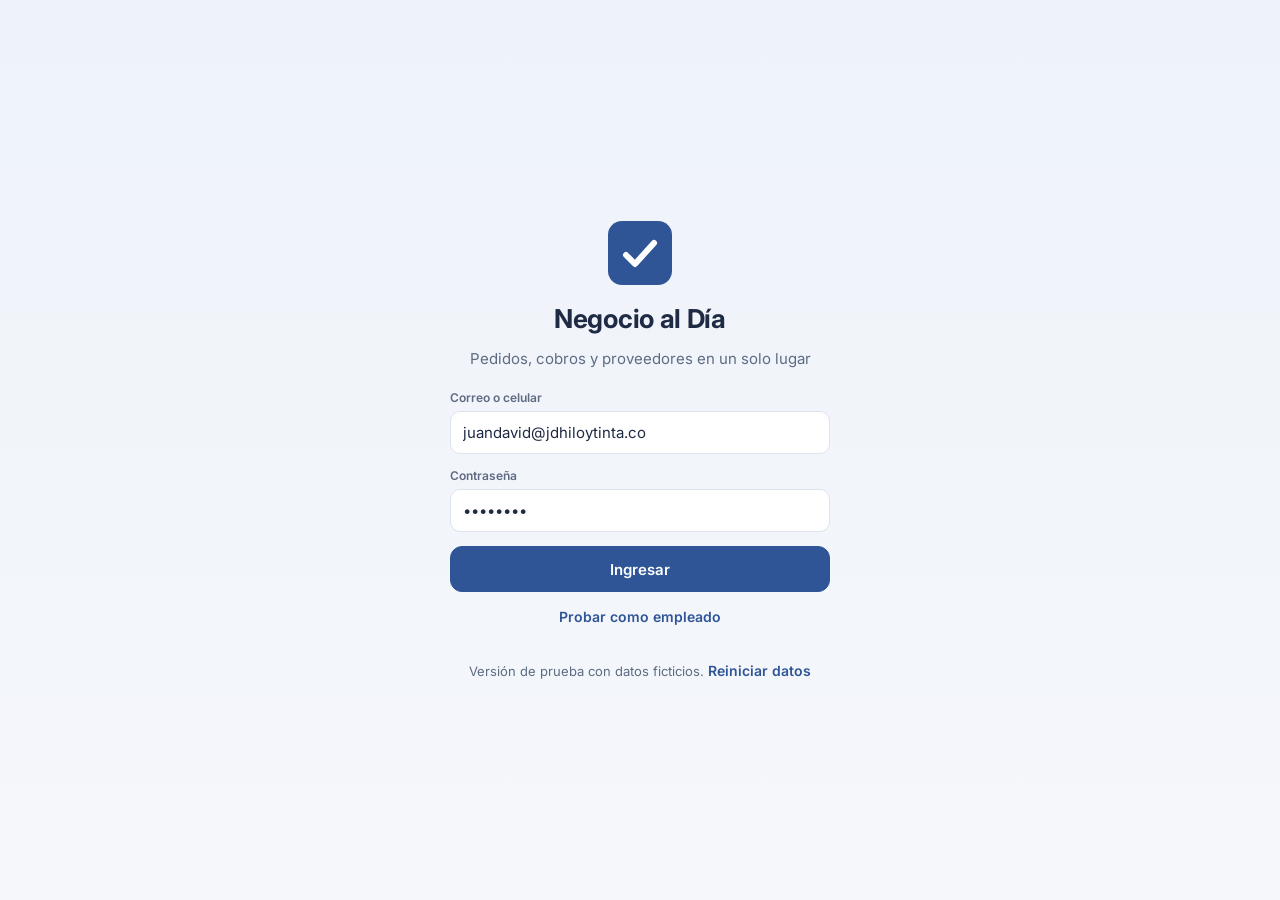
==== index.html @ 631ade38 "Negocio al Día: versión de prueba (alta fidelidad)" ====
<!doctype html>
<html lang="es">
  <head>
    <meta charset="UTF-8" />
    <link rel="icon" type="image/svg+xml" href="./icono.svg" />
    <meta name="viewport" content="width=device-width, initial-scale=1.0, viewport-fit=cover" />
    <meta name="theme-color" content="#2F5597" />
    <link rel="manifest" href="./manifest.webmanifest" />
    <link rel="preconnect" href="https://fonts.googleapis.com" />
    <link rel="preconnect" href="https://fonts.gstatic.com" crossorigin />
    <link href="https://fonts.googleapis.com/css2?family=Inter:wght@400;500;600;700&display=swap" rel="stylesheet" />
    <title>Negocio al Día</title>
    <script type="module" crossorigin src="./assets/index-C2MsLpwd.js"></script>
    <link rel="stylesheet" crossorigin href="./assets/index-B8fayEB6.css">
  </head>
  <body>
    <div id="app"></div>
  </body>
</html>
---- assets/index-B8fayEB6.css ----
:root{--azul: #2F5597;--azul-osc: #223f72;--azul-claro: #DCE6F2;--azul-suave: #EEF3FA;--fondo: #F5F7FB;--tarjeta: #FFFFFF;--texto: #1F2A44;--suave: #5E6B82;--borde: #DDE3EC;--rojo: #C0392B;--rojo-claro: #FBEAE8;--amarillo: #B7791F;--amarillo-claro: #FDF3E1;--verde: #2E7D4F;--verde-claro: #E6F4EC;--radio: 14px;--sombra: 0 1px 2px rgba(31, 42, 68, .06), 0 2px 8px rgba(31, 42, 68, .05)}*{box-sizing:border-box}html,body{margin:0;background:var(--fondo);color:var(--texto);font-family:Inter,system-ui,Arial,sans-serif;font-size:15px;-webkit-font-smoothing:antialiased}button,input,select,textarea{font:inherit;color:inherit}a{color:inherit;text-decoration:none}h1{font-size:26px;margin:0;letter-spacing:-.3px}h2{font-size:16px;margin:22px 0 10px}.suave{color:var(--suave)}.peq{font-size:13px}.negrita{font-weight:700}.derecha{text-align:right}.fila{display:flex;align-items:center;gap:10px}.entre{display:flex;align-items:center;justify-content:space-between;gap:10px}.columna{display:flex;flex-direction:column;gap:10px}.crece{flex:1;min-width:0}.app{min-height:100vh}.contenido{padding:16px 16px 96px;max-width:760px;margin:0 auto}.encabezado{display:flex;align-items:flex-start;justify-content:space-between;gap:12px;margin:6px 0 16px}.encabezado .negocio{font-size:12px;font-weight:600;color:var(--suave);margin-bottom:4px}.avatar{width:36px;height:36px;border-radius:50%;background:var(--azul-claro);color:var(--azul);display:grid;place-items:center;font-weight:700;font-size:13px;border:none;cursor:pointer;flex:none}.atras{width:38px;height:38px;border-radius:50%;border:1px solid var(--borde);background:var(--tarjeta);display:grid;place-items:center;cursor:pointer;flex:none}.menu-inferior{position:fixed;bottom:0;left:0;right:0;background:var(--tarjeta);border-top:1px solid var(--borde);display:flex;padding-bottom:env(safe-area-inset-bottom);z-index:20}.menu-inferior a{flex:1;display:flex;flex-direction:column;align-items:center;gap:3px;padding:9px 0 10px;font-size:11px;color:var(--suave);font-weight:500}.menu-inferior a.router-link-active{color:var(--azul);font-weight:700}.menu-lateral{display:none}@media(min-width:900px){.menu-inferior{display:none}.menu-lateral{display:flex;flex-direction:column;position:fixed;top:0;bottom:0;left:0;width:240px;background:var(--tarjeta);border-right:1px solid var(--borde);padding:22px 14px;gap:4px;z-index:20}.menu-lateral .marca{display:flex;align-items:center;gap:10px;padding:0 8px 18px}.menu-lateral .marca img{width:32px;height:32px}.menu-lateral a{display:flex;align-items:center;gap:10px;padding:10px 12px;border-radius:10px;color:var(--suave);font-weight:500}.menu-lateral a.router-link-active{background:var(--azul-suave);color:var(--azul);font-weight:700}.menu-lateral .pie{margin-top:auto;padding:0 8px}.con-menu .contenido{margin-left:240px;max-width:1100px;padding:28px 40px 40px}.dos-col{display:grid;grid-template-columns:1.15fr 1fr;gap:24px;align-items:start}.tres-col{display:grid;grid-template-columns:repeat(3,1fr);gap:18px;align-items:start}}.tarjeta{background:var(--tarjeta);border:1px solid var(--borde);border-radius:var(--radio);padding:14px 16px;box-shadow:var(--sombra)}.tarjeta.click{cursor:pointer;transition:border-color .15s,transform .05s}.tarjeta.click:hover{border-color:#b9c6dc}.tarjeta.click:active{transform:scale(.995)}.lista{display:flex;flex-direction:column;gap:10px}.resumenes{display:grid;grid-template-columns:repeat(3,1fr);gap:8px}.resumen{background:var(--tarjeta);border:1px solid var(--borde);border-radius:var(--radio);padding:12px;cursor:pointer}.resumen .cifra{font-size:20px;font-weight:700}.resumen .eti{font-size:12px;color:var(--suave);margin-top:2px}.resumen.alerta{border-color:var(--rojo);background:var(--rojo-claro)}.resumen.alerta .cifra{color:var(--rojo)}.pedido{display:flex;gap:12px;position:relative;overflow:hidden}.pedido .franja{position:absolute;left:0;top:0;bottom:0;width:5px}.pedido.vencido{border-color:#e9b6af}.pedido.vencido .franja{background:var(--rojo)}.pedido.pronto .franja{background:var(--amarillo)}.pedido .titulo{font-weight:600}.etiqueta{display:inline-block;font-size:12px;font-weight:600;padding:3px 10px;border-radius:99px;background:var(--azul-suave);color:var(--azul);white-space:nowrap}.etiqueta.rojo{background:var(--rojo-claro);color:var(--rojo)}.etiqueta.amarillo{background:var(--amarillo-claro);color:var(--amarillo)}.etiqueta.verde{background:var(--verde-claro);color:var(--verde)}.etiqueta.gris{background:#eef0f4;color:var(--suave)}.btn{display:inline-flex;align-items:center;justify-content:center;gap:8px;border-radius:12px;padding:12px 16px;font-weight:600;border:1.5px solid var(--azul);background:var(--azul);color:#fff;cursor:pointer;min-height:46px}.btn:hover{background:var(--azul-osc)}.btn.sec{background:var(--tarjeta);color:var(--azul)}.btn.sec:hover{background:var(--azul-suave)}.btn.peligro{background:var(--tarjeta);color:var(--rojo);border-color:#e9b6af}.btn.bloque{width:100%}.btn.chico{min-height:36px;padding:7px 12px;font-size:14px}.btn:disabled{opacity:.5;cursor:not-allowed}.enlace{color:var(--azul);font-weight:600;cursor:pointer;background:none;border:none;padding:0;font-size:14px}.campo{display:flex;flex-direction:column;gap:6px}.campo label{font-size:12px;font-weight:600;color:var(--suave)}.campo input,.campo select,.campo textarea{border:1px solid var(--borde);background:var(--tarjeta);border-radius:10px;padding:11px 12px;outline:none;width:100%}.campo textarea{resize:vertical;min-height:70px}.campo input:focus,.campo select:focus,.campo textarea:focus{border-color:var(--azul);box-shadow:0 0 0 3px var(--azul-claro)}.buscador{border:none;background:#e9edf4;border-radius:22px;padding:12px 16px;width:100%;outline:none}.buscador:focus{box-shadow:0 0 0 3px var(--azul-claro);background:#fff}.filas .f{display:flex;justify-content:space-between;gap:10px;padding:6px 0;font-size:14px}.filas .f.total{font-weight:700;font-size:16px;border-top:1px solid var(--borde);margin-top:6px;padding-top:10px}.privado{background:var(--azul-suave);border-color:#cfdcef}.etapas{display:flex;align-items:flex-start;position:relative;margin:6px 0 4px}.etapas .linea{position:absolute;top:11px;left:12%;right:12%;height:3px;background:var(--borde)}.etapas .linea .hecho{height:100%;background:var(--azul)}.etapas .paso{flex:1;display:flex;flex-direction:column;align-items:center;gap:6px;font-size:12px;color:var(--suave);position:relative}.etapas .punto{width:24px;height:24px;border-radius:50%;background:var(--tarjeta);border:2px solid var(--borde);display:grid;place-items:center;color:#fff}.etapas .paso.hecho .punto{background:var(--azul);border-color:var(--azul)}.etapas .paso.actual .punto{border:3px solid var(--azul)}.etapas .paso.actual,.etapas .paso.hecho{color:var(--texto);font-weight:600}.pestanas{display:flex;gap:6px;overflow-x:auto;padding-bottom:4px;scrollbar-width:none}.pestanas button{border:1px solid var(--borde);background:var(--tarjeta);border-radius:99px;padding:8px 14px;font-weight:600;font-size:13px;cursor:pointer;white-space:nowrap}.pestanas button.activa{background:var(--azul);border-color:var(--azul);color:#fff}.nota{background:var(--azul-suave);border-radius:12px;padding:10px 12px}.nota .de{font-size:11px;font-weight:700;color:var(--azul);text-transform:uppercase;letter-spacing:.4px}.referencia{width:110px;height:80px;border-radius:10px;background:linear-gradient(135deg,#dce6f2,#b9cbe6);display:grid;place-items:center;color:var(--azul);flex:none;cursor:pointer}.velo{position:fixed;top:0;right:0;bottom:0;left:0;background:#141c2d73;display:flex;align-items:flex-end;justify-content:center;z-index:50}.modal{background:var(--tarjeta);width:100%;max-width:520px;border-radius:18px 18px 0 0;padding:20px 18px calc(18px + env(safe-area-inset-bottom));max-height:88vh;overflow:auto}@media(min-width:640px){.velo{align-items:center}.modal{border-radius:18px}}.modal h3{margin:0 0 14px;font-size:18px}.aviso{position:fixed;left:50%;transform:translate(-50%);bottom:92px;background:#1f2a44;color:#fff;padding:12px 18px;border-radius:12px;font-weight:500;z-index:60;display:flex;gap:8px;align-items:center;box-shadow:0 6px 20px #0003;max-width:92vw}@media(min-width:900px){.aviso{bottom:28px}}.documento{background:#fff;border:1px solid var(--borde);border-radius:8px;padding:22px;box-shadow:var(--sombra)}.documento .cab{display:flex;justify-content:space-between;gap:12px;border-bottom:2px solid var(--azul);padding-bottom:14px;margin-bottom:14px}.documento .logo{width:54px;height:54px;border-radius:12px;background:var(--azul);color:#fff;display:grid;place-items:center;font-weight:700;font-size:18px;flex:none}.documento table{width:100%;border-collapse:collapse;font-size:14px}.documento th{text-align:left;font-size:12px;color:var(--suave);background:var(--azul-suave);padding:8px}.documento td{padding:9px 8px;border-bottom:1px solid var(--borde);vertical-align:top}@media print{body *{visibility:hidden}.documento,.documento *{visibility:visible}.documento{position:absolute;left:0;top:0;width:100%;border:none;box-shadow:none}}.fade-enter-active[data-v-8e312165],.fade-leave-active[data-v-8e312165]{transition:opacity .2s,transform .2s}.fade-enter-from[data-v-8e312165],.fade-leave-to[data-v-8e312165]{opacity:0;transform:translate(-50%,10px)}
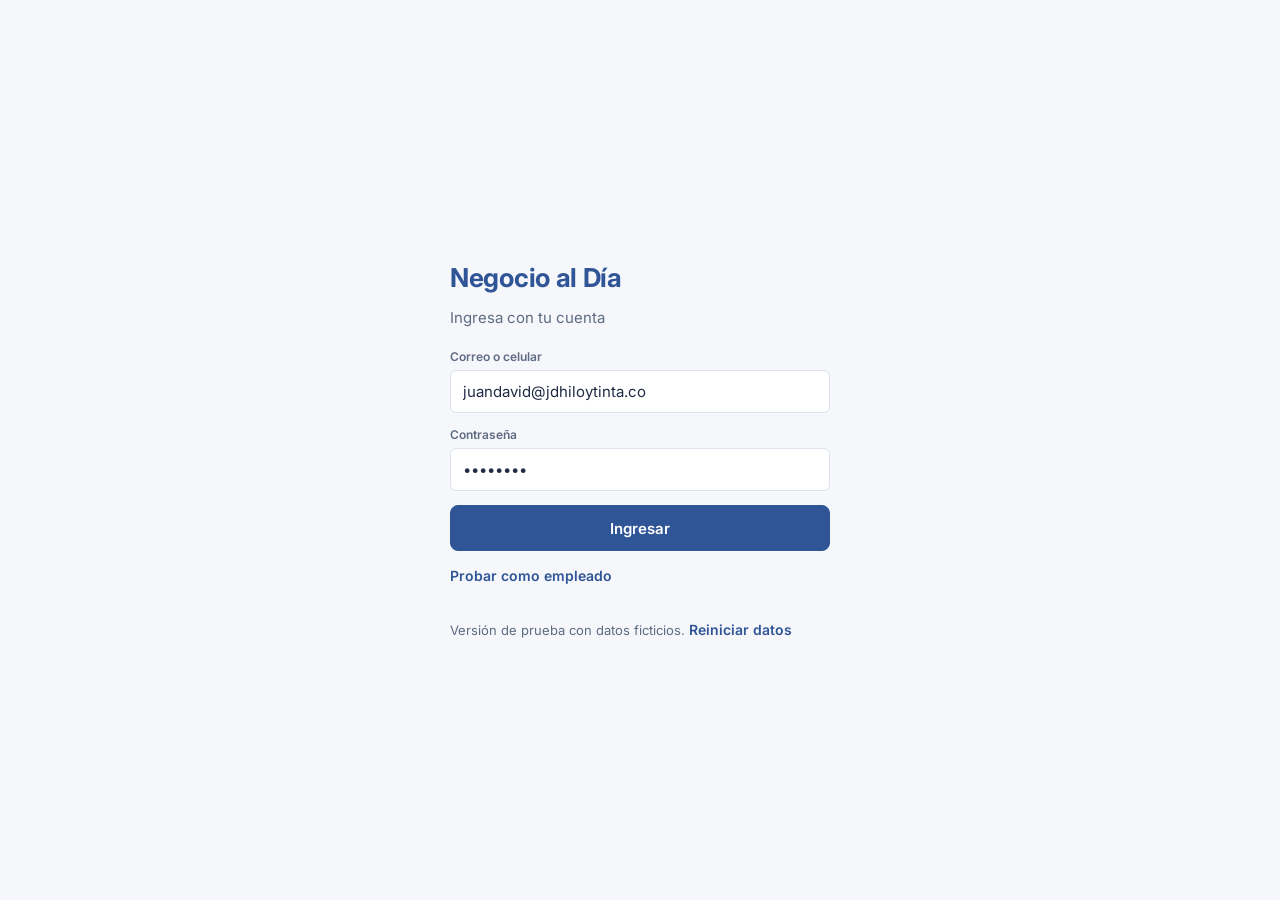
==== commit 029ca837: "Actualiza la versión de prueba" ====
--- a/index.html
+++ b/index.html
@@ -10,8 +10,8 @@
     <link rel="preconnect" href="https://fonts.gstatic.com" crossorigin />
     <link href="https://fonts.googleapis.com/css2?family=Inter:wght@400;500;600;700&display=swap" rel="stylesheet" />
     <title>Negocio al Día</title>
-    <script type="module" crossorigin src="./assets/index-C2MsLpwd.js"></script>
-    <link rel="stylesheet" crossorigin href="./assets/index-B8fayEB6.css">
+    <script type="module" crossorigin src="./assets/index-DYMTGj2q.js"></script>
+    <link rel="stylesheet" crossorigin href="./assets/index-CMTGgOfw.css">
   </head>
   <body>
     <div id="app"></div>
--- a/assets/index-CMTGgOfw.css
+++ b/assets/index-CMTGgOfw.css
@@ -0,0 +1 @@
+:root{--azul: #2F5597;--azul-osc: #223f72;--azul-claro: #DCE6F2;--azul-suave: #EEF3FA;--fondo: #F5F7FB;--tarjeta: #FFFFFF;--texto: #1F2A44;--suave: #5E6B82;--borde: #DDE3EC;--rojo: #C0392B;--rojo-claro: #FBEAE8;--amarillo: #B7791F;--amarillo-claro: #FDF3E1;--verde: #2E7D4F;--verde-claro: #E6F4EC;--radio: 8px;--sombra: none}*{box-sizing:border-box}html,body{margin:0;background:var(--fondo);color:var(--texto);font-family:Inter,system-ui,Arial,sans-serif;font-size:15px;-webkit-font-smoothing:antialiased}button,input,select,textarea{font:inherit;color:inherit}a{color:inherit;text-decoration:none}h1{font-size:26px;margin:0;letter-spacing:-.3px}h2{font-size:16px;margin:22px 0 10px}.suave{color:var(--suave)}.peq{font-size:13px}.negrita{font-weight:700}.derecha{text-align:right}.fila{display:flex;align-items:center;gap:10px}.entre{display:flex;align-items:center;justify-content:space-between;gap:10px}.columna{display:flex;flex-direction:column;gap:10px}.crece{flex:1;min-width:0}.app{min-height:100vh}.contenido{padding:16px 16px 96px;max-width:760px;margin:0 auto}.encabezado{display:flex;align-items:flex-start;justify-content:space-between;gap:12px;margin:6px 0 16px}.encabezado .negocio{font-size:12px;font-weight:600;color:var(--suave);margin-bottom:4px}.avatar{width:36px;height:36px;border-radius:50%;background:#e9edf4;color:var(--texto);display:grid;place-items:center;font-weight:700;font-size:13px;border:none;cursor:pointer;flex:none}.atras{width:38px;height:38px;border-radius:50%;border:1px solid var(--borde);background:var(--tarjeta);display:grid;place-items:center;cursor:pointer;flex:none}.menu-inferior{position:fixed;bottom:0;left:0;right:0;background:var(--tarjeta);border-top:1px solid var(--borde);display:flex;padding-bottom:env(safe-area-inset-bottom);z-index:20}.menu-inferior a{flex:1;display:flex;flex-direction:column;align-items:center;gap:3px;padding:9px 0 10px;font-size:11px;color:var(--suave);font-weight:500}.menu-inferior a.router-link-active{color:var(--azul);font-weight:700}.menu-lateral{display:none}@media(min-width:900px){.menu-inferior{display:none}.menu-lateral{display:flex;flex-direction:column;position:fixed;top:0;bottom:0;left:0;width:240px;background:var(--tarjeta);border-right:1px solid var(--borde);padding:22px 14px;gap:4px;z-index:20}.menu-lateral .marca{padding:0 12px 20px}.menu-lateral .marca .producto{font-size:18px;font-weight:700;letter-spacing:-.3px;color:var(--azul);margin-bottom:10px}.menu-lateral a{display:flex;align-items:center;gap:10px;padding:10px 12px;border-radius:10px;color:var(--suave);font-weight:500}.menu-lateral a.router-link-active{background:#edf0f5;color:var(--texto);font-weight:600}.menu-lateral .pie{margin-top:auto;padding:0 8px}.con-menu .contenido{margin-left:240px;max-width:1100px;padding:28px 40px 40px}.dos-col{display:grid;grid-template-columns:1.15fr 1fr;gap:24px;align-items:start}.tres-col{display:grid;grid-template-columns:repeat(3,1fr);gap:18px;align-items:start}}.tarjeta{background:var(--tarjeta);border:1px solid var(--borde);border-radius:var(--radio);padding:14px 16px}.tarjeta.click{cursor:pointer;transition:border-color .15s,transform .05s}.tarjeta.click:hover{background:#fafbfd}.tarjeta.click:active{transform:scale(.995)}.lista{display:flex;flex-direction:column;gap:10px}.resumenes{display:grid;grid-template-columns:repeat(3,1fr);gap:8px}.resumen{background:var(--tarjeta);border:1px solid var(--borde);border-radius:var(--radio);padding:12px;cursor:pointer}.resumen .cifra{font-size:20px;font-weight:700}.resumen .eti{font-size:12px;color:var(--suave);margin-top:2px}.resumen.alerta .cifra{color:var(--rojo)}.pedido{display:flex;gap:12px;position:relative;overflow:hidden}.punto-estado{display:inline-block;width:8px;height:8px;border-radius:50%;margin-right:6px;vertical-align:1px}.punto-estado.rojo{background:var(--rojo)}.punto-estado.amarillo{background:var(--amarillo)}.pedido .titulo{font-weight:600}.etiqueta{display:inline-block;font-size:13px;font-weight:500;color:var(--suave);white-space:nowrap}.etiqueta.rojo{color:var(--rojo);font-weight:600}.etiqueta.amarillo{color:var(--amarillo);font-weight:600}.etiqueta.verde,.etiqueta.gris{color:var(--suave)}.btn{display:inline-flex;align-items:center;justify-content:center;gap:8px;border-radius:var(--radio);padding:12px 16px;font-weight:600;border:1.5px solid var(--azul);background:var(--azul);color:#fff;cursor:pointer;min-height:46px}.btn:hover{background:var(--azul-osc)}.btn.sec{background:var(--tarjeta);color:var(--azul)}.btn.sec:hover{background:var(--azul-suave)}.btn.peligro{background:var(--tarjeta);color:var(--rojo);border-color:#e9b6af}.btn.bloque{width:100%}.btn.chico{min-height:36px;padding:7px 12px;font-size:14px}.btn:disabled{opacity:.5;cursor:not-allowed}.enlace{color:var(--azul);font-weight:600;cursor:pointer;background:none;border:none;padding:0;font-size:14px}.campo{display:flex;flex-direction:column;gap:6px}.campo label{font-size:12px;font-weight:600;color:var(--suave)}.campo input,.campo select,.campo textarea{border:1px solid var(--borde);background:var(--tarjeta);border-radius:6px;padding:11px 12px;outline:none;width:100%}.campo textarea{resize:vertical;min-height:70px}.campo input:focus,.campo select:focus,.campo textarea:focus{border-color:var(--azul);box-shadow:0 0 0 3px var(--azul-claro)}.buscador{border:1px solid var(--borde);background:var(--tarjeta);border-radius:6px;padding:12px 16px;width:100%;outline:none}.buscador:focus{border-color:var(--azul);box-shadow:0 0 0 3px var(--azul-claro)}.filas .f{display:flex;justify-content:space-between;gap:10px;padding:6px 0;font-size:14px}.filas .f.total{font-weight:700;font-size:16px;border-top:1px solid var(--borde);margin-top:6px;padding-top:10px}.privado{background:var(--azul-suave);border-color:#cfdcef}.etapas{display:flex;align-items:flex-start;position:relative;margin:6px 0 4px}.etapas .linea{position:absolute;top:11px;left:12%;right:12%;height:3px;background:var(--borde)}.etapas .linea .hecho{height:100%;background:var(--azul)}.etapas .paso{flex:1;display:flex;flex-direction:column;align-items:center;gap:6px;font-size:12px;color:var(--suave);position:relative}.etapas .punto{width:24px;height:24px;border-radius:50%;background:var(--tarjeta);border:2px solid var(--borde);display:grid;place-items:center;color:#fff}.etapas .paso.hecho .punto{background:var(--azul);border-color:var(--azul)}.etapas .paso.actual .punto{border:3px solid var(--azul)}.etapas .paso.actual,.etapas .paso.hecho{color:var(--texto);font-weight:600}.pestanas{display:flex;gap:4px;overflow-x:auto;border-bottom:1px solid var(--borde);scrollbar-width:none}.pestanas button{border:none;border-bottom:2px solid transparent;background:none;padding:10px 12px;font-weight:500;font-size:14px;color:var(--suave);cursor:pointer;white-space:nowrap;margin-bottom:-1px}.pestanas button.activa{color:var(--texto);font-weight:600;border-bottom-color:var(--azul)}.nota{background:#f1f3f7;border-radius:6px;padding:10px 12px}.nota .de{font-size:12px;font-weight:500;color:var(--suave)}.referencia{width:110px;height:80px;border-radius:6px;background:#e4eaf3;display:grid;place-items:center;color:var(--azul);flex:none;cursor:pointer}.velo{position:fixed;top:0;right:0;bottom:0;left:0;background:#141c2d73;display:flex;align-items:flex-end;justify-content:center;z-index:50}.modal{background:var(--tarjeta);width:100%;max-width:520px;border-radius:12px 12px 0 0;padding:20px 18px calc(18px + env(safe-area-inset-bottom));max-height:88vh;overflow:auto}@media(min-width:640px){.velo{align-items:center}.modal{border-radius:12px}}.modal h3{margin:0 0 14px;font-size:18px}.aviso{position:fixed;left:50%;transform:translate(-50%);bottom:92px;background:#1f2a44;color:#fff;padding:12px 18px;border-radius:8px;font-weight:500;z-index:60;display:flex;gap:8px;align-items:center;box-shadow:0 6px 20px #0003;max-width:92vw}@media(min-width:900px){.aviso{bottom:28px}}.documento{background:#fff;border:1px solid var(--borde);border-radius:8px;padding:22px;box-shadow:var(--sombra)}.documento .cab{display:flex;justify-content:space-between;gap:12px;border-bottom:2px solid var(--azul);padding-bottom:14px;margin-bottom:14px}.documento .logo{width:54px;height:54px;border-radius:6px;background:var(--azul);color:#fff;display:grid;place-items:center;font-weight:700;font-size:18px;flex:none}.documento table{width:100%;border-collapse:collapse;font-size:14px}.documento th{text-align:left;font-size:12px;color:var(--suave);background:var(--azul-suave);padding:8px}.documento td{padding:9px 8px;border-bottom:1px solid var(--borde);vertical-align:top}@media print{body *{visibility:hidden}.documento,.documento *{visibility:visible}.documento{position:absolute;left:0;top:0;width:100%;border:none;box-shadow:none}}.panel{background:var(--tarjeta);border:1px solid var(--borde);border-radius:var(--radio);gap:0;overflow:hidden}.panel>.tarjeta{border:none;border-radius:0;border-top:1px solid var(--borde)}.panel>.tarjeta:first-child{border-top:none}.panel>p{margin:0;padding:14px 16px}.fade-enter-active[data-v-8e312165],.fade-leave-active[data-v-8e312165]{transition:opacity .2s,transform .2s}.fade-enter-from[data-v-8e312165],.fade-leave-to[data-v-8e312165]{opacity:0;transform:translate(-50%,10px)}
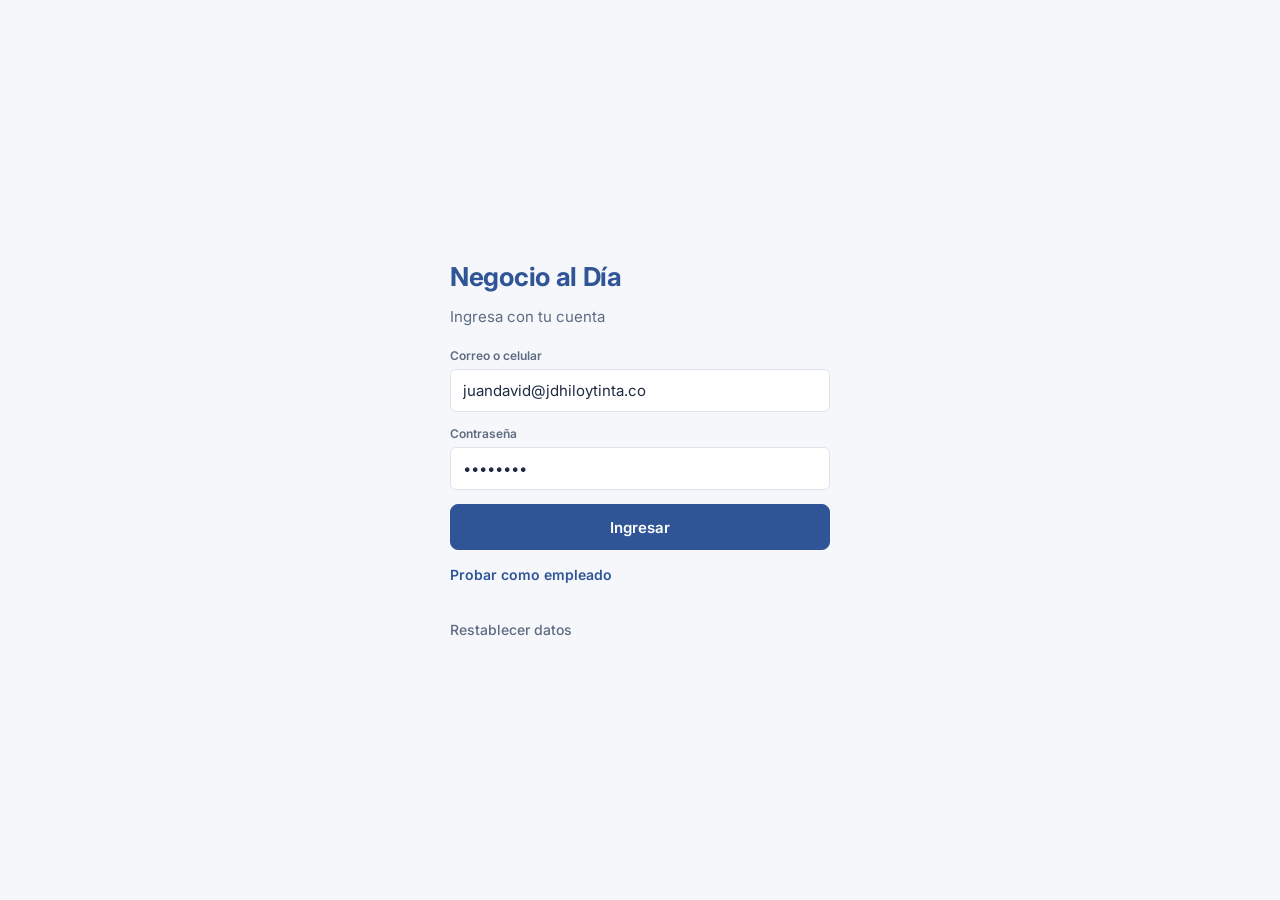
==== commit 03b8a765: "Actualiza la versión de prueba" ====
--- a/index.html
+++ b/index.html
@@ -10,8 +10,8 @@
     <link rel="preconnect" href="https://fonts.gstatic.com" crossorigin />
     <link href="https://fonts.googleapis.com/css2?family=Inter:wght@400;500;600;700&display=swap" rel="stylesheet" />
     <title>Negocio al Día</title>
-    <script type="module" crossorigin src="./assets/index-DYMTGj2q.js"></script>
-    <link rel="stylesheet" crossorigin href="./assets/index-CMTGgOfw.css">
+    <script type="module" crossorigin src="./assets/index-n28KAUjg.js"></script>
+    <link rel="stylesheet" crossorigin href="./assets/index-Cg7Na-y_.css">
   </head>
   <body>
     <div id="app"></div>
--- a/assets/index-Cg7Na-y_.css
+++ b/assets/index-Cg7Na-y_.css
@@ -0,0 +1 @@
+:root{--azul: #2F5597;--azul-osc: #223f72;--azul-claro: #DCE6F2;--azul-suave: #EEF3FA;--fondo: #F5F7FB;--tarjeta: #FFFFFF;--texto: #1F2A44;--suave: #5E6B82;--borde: #DDE3EC;--rojo: #C0392B;--rojo-claro: #FBEAE8;--amarillo: #B7791F;--amarillo-claro: #FDF3E1;--verde: #2E7D4F;--verde-claro: #E6F4EC;--radio: 8px;--sombra: none}*{box-sizing:border-box}html,body{margin:0;background:var(--fondo);color:var(--texto);font-family:Inter,system-ui,Arial,sans-serif;font-size:15px;-webkit-font-smoothing:antialiased}button,input,select,textarea{font:inherit;color:inherit}a{color:inherit;text-decoration:none}h1{font-size:26px;margin:0;letter-spacing:-.3px}h2{font-size:16px;margin:22px 0 10px}.suave{color:var(--suave)}.peq{font-size:13px}.negrita{font-weight:700}.derecha{text-align:right}.fila{display:flex;align-items:center;gap:10px}.entre{display:flex;align-items:center;justify-content:space-between;gap:10px}.columna{display:flex;flex-direction:column;gap:10px}.crece{flex:1;min-width:0}.app{min-height:100vh}.contenido{padding:16px 16px 96px;max-width:760px;margin:0 auto}.encabezado{display:flex;align-items:flex-start;justify-content:space-between;gap:12px;margin:6px 0 16px}.encabezado .negocio{font-size:12px;font-weight:600;color:var(--suave);margin-bottom:4px}.avatar{width:36px;height:36px;border-radius:50%;background:#e9edf4;color:var(--texto);display:grid;place-items:center;font-weight:700;font-size:13px;border:none;cursor:pointer;flex:none}.atras{width:38px;height:38px;border-radius:50%;border:1px solid var(--borde);background:var(--tarjeta);display:grid;place-items:center;cursor:pointer;flex:none}.menu-inferior{position:fixed;bottom:0;left:0;right:0;background:var(--tarjeta);border-top:1px solid var(--borde);display:flex;padding-bottom:env(safe-area-inset-bottom);z-index:20}.menu-inferior a{flex:1;display:flex;flex-direction:column;align-items:center;gap:3px;padding:9px 0 10px;font-size:11px;color:var(--suave);font-weight:500}.menu-inferior a.router-link-active{color:var(--azul);font-weight:700}.menu-lateral{display:none}@media(min-width:900px){.menu-inferior{display:none}.menu-lateral{display:flex;flex-direction:column;position:fixed;top:0;bottom:0;left:0;width:240px;background:var(--tarjeta);border-right:1px solid var(--borde);padding:22px 14px;gap:4px;z-index:20}.menu-lateral .marca{padding:0 12px 20px}.menu-lateral .marca .producto{font-size:18px;font-weight:700;letter-spacing:-.3px;color:var(--azul);margin-bottom:10px}.menu-lateral a{display:flex;align-items:center;gap:10px;padding:10px 12px;border-radius:10px;color:var(--suave);font-weight:500}.menu-lateral a.router-link-active{background:var(--azul);color:#fff;font-weight:600}.menu-lateral .pie{margin-top:auto;padding:0 8px}.con-menu .contenido{margin-left:240px;max-width:1100px;padding:28px 40px 40px}.dos-col{display:grid;grid-template-columns:1.15fr 1fr;gap:24px;align-items:start}.tres-col{display:grid;grid-template-columns:repeat(3,1fr);gap:18px;align-items:start}}.tarjeta{background:var(--tarjeta);border:1px solid var(--borde);border-radius:var(--radio);padding:14px 16px}.tarjeta.click{cursor:pointer;transition:border-color .15s,transform .05s}.tarjeta.click:hover{background:#fafbfd}.tarjeta.click:active{transform:scale(.995)}.lista{display:flex;flex-direction:column;gap:10px}.resumenes{display:grid;grid-template-columns:repeat(3,1fr);gap:8px}.resumen{background:var(--tarjeta);border:1px solid var(--borde);border-radius:var(--radio);padding:12px;cursor:pointer}.resumen .cifra{font-size:20px;font-weight:700}.resumen .eti{font-size:12px;color:var(--suave);margin-top:2px}.resumen.alerta .cifra{color:var(--rojo)}.pedido{display:flex;gap:12px;position:relative;overflow:hidden}.punto-estado{display:inline-block;width:8px;height:8px;border-radius:50%;margin-right:6px;vertical-align:1px}.punto-estado.rojo{background:var(--rojo)}.punto-estado.amarillo{background:var(--amarillo)}.pedido .titulo{font-weight:600}.etiqueta{display:inline-block;font-size:13px;font-weight:500;color:var(--suave);white-space:nowrap}.etiqueta.rojo{color:var(--rojo);font-weight:600}.etiqueta.amarillo{color:var(--amarillo);font-weight:600}.etiqueta.verde,.etiqueta.gris{color:var(--suave)}.btn{display:inline-flex;align-items:center;justify-content:center;gap:8px;border-radius:var(--radio);padding:12px 16px;font-weight:600;border:1.5px solid var(--azul);background:var(--azul);color:#fff;cursor:pointer;min-height:46px}.btn:hover{background:var(--azul-osc)}.btn:active,.tarjeta.click:active{transform:scale(.98)}.btn{transition:background .15s,transform .08s}.btn.sec{background:var(--tarjeta);color:var(--azul)}.btn.sec:hover{background:var(--azul-suave)}.btn.peligro{background:var(--tarjeta);color:var(--rojo);border-color:#e9b6af}.btn.bloque{width:100%}.btn.chico{min-height:36px;padding:7px 12px;font-size:14px}.btn:disabled{opacity:.5;cursor:not-allowed}.enlace{color:var(--azul);font-weight:600;cursor:pointer;background:none;border:none;padding:0;font-size:14px}.campo{display:flex;flex-direction:column;gap:6px}.campo label{font-size:12px;font-weight:600;color:var(--suave)}.campo input,.campo select,.campo textarea{border:1px solid var(--borde);background:var(--tarjeta);border-radius:6px;padding:11px 12px;outline:none;width:100%}.campo textarea{resize:vertical;min-height:70px}.campo input:focus,.campo select:focus,.campo textarea:focus{border-color:var(--azul);box-shadow:0 0 0 3px var(--azul-claro)}.buscador{border:1px solid var(--borde);background:var(--tarjeta);border-radius:6px;padding:12px 16px;width:100%;outline:none}.buscador:focus{border-color:var(--azul);box-shadow:0 0 0 3px var(--azul-claro)}.filas .f{display:flex;justify-content:space-between;gap:10px;padding:6px 0;font-size:14px}.filas .f.total{font-weight:700;font-size:16px;border-top:1px solid var(--borde);margin-top:6px;padding-top:10px}.privado{background:var(--azul-suave);border-color:#cfdcef}.etapas{display:flex;align-items:flex-start;position:relative;margin:6px 0 4px}.etapas .linea{position:absolute;top:11px;left:12%;right:12%;height:3px;background:var(--borde)}.etapas .linea .hecho{height:100%;background:var(--azul)}.etapas .paso{flex:1;display:flex;flex-direction:column;align-items:center;gap:6px;font-size:12px;color:var(--suave);position:relative}.etapas .punto{width:24px;height:24px;border-radius:50%;background:var(--tarjeta);border:2px solid var(--borde);display:grid;place-items:center;color:#fff}.etapas .paso.hecho .punto{background:var(--azul);border-color:var(--azul)}.etapas .paso.actual .punto{border:3px solid var(--azul)}.etapas .paso.actual,.etapas .paso.hecho{color:var(--texto);font-weight:600}.pestanas{display:flex;gap:4px;overflow-x:auto;border-bottom:1px solid var(--borde);scrollbar-width:none}.pestanas button{border:none;border-bottom:2px solid transparent;background:none;padding:10px 12px;font-weight:500;font-size:14px;color:var(--suave);cursor:pointer;white-space:nowrap;margin-bottom:-1px}.pestanas button.activa{color:var(--texto);font-weight:600;border-bottom-color:var(--azul)}.nota{background:#f1f3f7;border-radius:6px;padding:10px 12px}.nota .de{font-size:12px;font-weight:500;color:var(--suave)}.referencia{width:110px;height:80px;border-radius:6px;background:#e4eaf3;display:grid;place-items:center;color:var(--azul);flex:none;cursor:pointer}.velo{position:fixed;top:0;right:0;bottom:0;left:0;background:#141c2d73;display:flex;align-items:flex-end;justify-content:center;z-index:50}.modal{background:var(--tarjeta);width:100%;max-width:520px;border-radius:12px 12px 0 0;padding:20px 18px calc(18px + env(safe-area-inset-bottom));max-height:88vh;overflow:auto}@media(min-width:640px){.velo{align-items:center}.modal{border-radius:12px}}.modal h3{margin:0 0 14px;font-size:18px}.aviso{position:fixed;left:50%;transform:translate(-50%);bottom:92px;background:#1f2a44;color:#fff;padding:12px 18px;border-radius:8px;font-weight:500;z-index:60;display:flex;gap:8px;align-items:center;box-shadow:0 6px 20px #0003;max-width:92vw}@media(min-width:900px){.aviso{bottom:28px}}.documento{background:#fff;border:1px solid var(--borde);border-radius:8px;padding:22px;box-shadow:var(--sombra)}.documento .cab{display:flex;justify-content:space-between;gap:12px;border-bottom:2px solid var(--azul);padding-bottom:14px;margin-bottom:14px}.documento .logo{width:54px;height:54px;border-radius:6px;background:var(--azul);color:#fff;display:grid;place-items:center;font-weight:700;font-size:18px;flex:none}.documento table{width:100%;border-collapse:collapse;font-size:14px}.documento th{text-align:left;font-size:12px;color:var(--suave);background:var(--azul-suave);padding:8px}.documento td{padding:9px 8px;border-bottom:1px solid var(--borde);vertical-align:top}@media print{body *{visibility:hidden}.documento,.documento *{visibility:visible}.documento{position:absolute;left:0;top:0;width:100%;border:none;box-shadow:none}}.panel{background:var(--tarjeta);border:1px solid var(--borde);border-radius:var(--radio);gap:0;overflow:hidden}.panel>.tarjeta{border:none;border-radius:0;border-top:1px solid var(--borde)}.panel>.tarjeta:first-child{border-top:none}.panel>p{margin:0;padding:14px 16px}.pedido{align-items:flex-start}.cal{width:46px;flex:none;text-align:center;border-radius:6px;background:var(--azul-suave);padding:6px 0 5px}.cal .d{font-size:20px;font-weight:800;line-height:1;color:var(--azul)}.cal .m{font-size:11px;font-weight:600;color:var(--azul);margin-top:2px}.cal.venc{background:var(--rojo-claro)}.cal.venc .d,.cal.venc .m{color:var(--rojo)}.cal.pronto{background:var(--amarillo-claro)}.cal.pronto .d,.cal.pronto .m{color:var(--amarillo)}.cal.listo{background:var(--verde-claro)}.cal.listo .d,.cal.listo .m{color:var(--verde)}.prog{display:flex;gap:3px;margin-top:9px}.prog i{flex:1;height:4px;border-radius:2px;background:var(--borde);transition:background .4s}.prog i.on{background:var(--azul)}.prog-l{font-size:11px;color:var(--suave);margin-top:3px}.cifra-grande{font-size:30px;font-weight:800;letter-spacing:-.5px;font-variant-numeric:tabular-nums;margin:2px 0}.barra-pago{height:8px;border-radius:4px;background:var(--borde);overflow:hidden;margin:10px 0 6px}.barra-pago i{display:block;height:100%;background:var(--verde);transition:width .5s}@media(prefers-reduced-motion:reduce){*{transition:none!important}}.fade-enter-active[data-v-8e312165],.fade-leave-active[data-v-8e312165]{transition:opacity .2s,transform .2s}.fade-enter-from[data-v-8e312165],.fade-leave-to[data-v-8e312165]{opacity:0;transform:translate(-50%,10px)}
